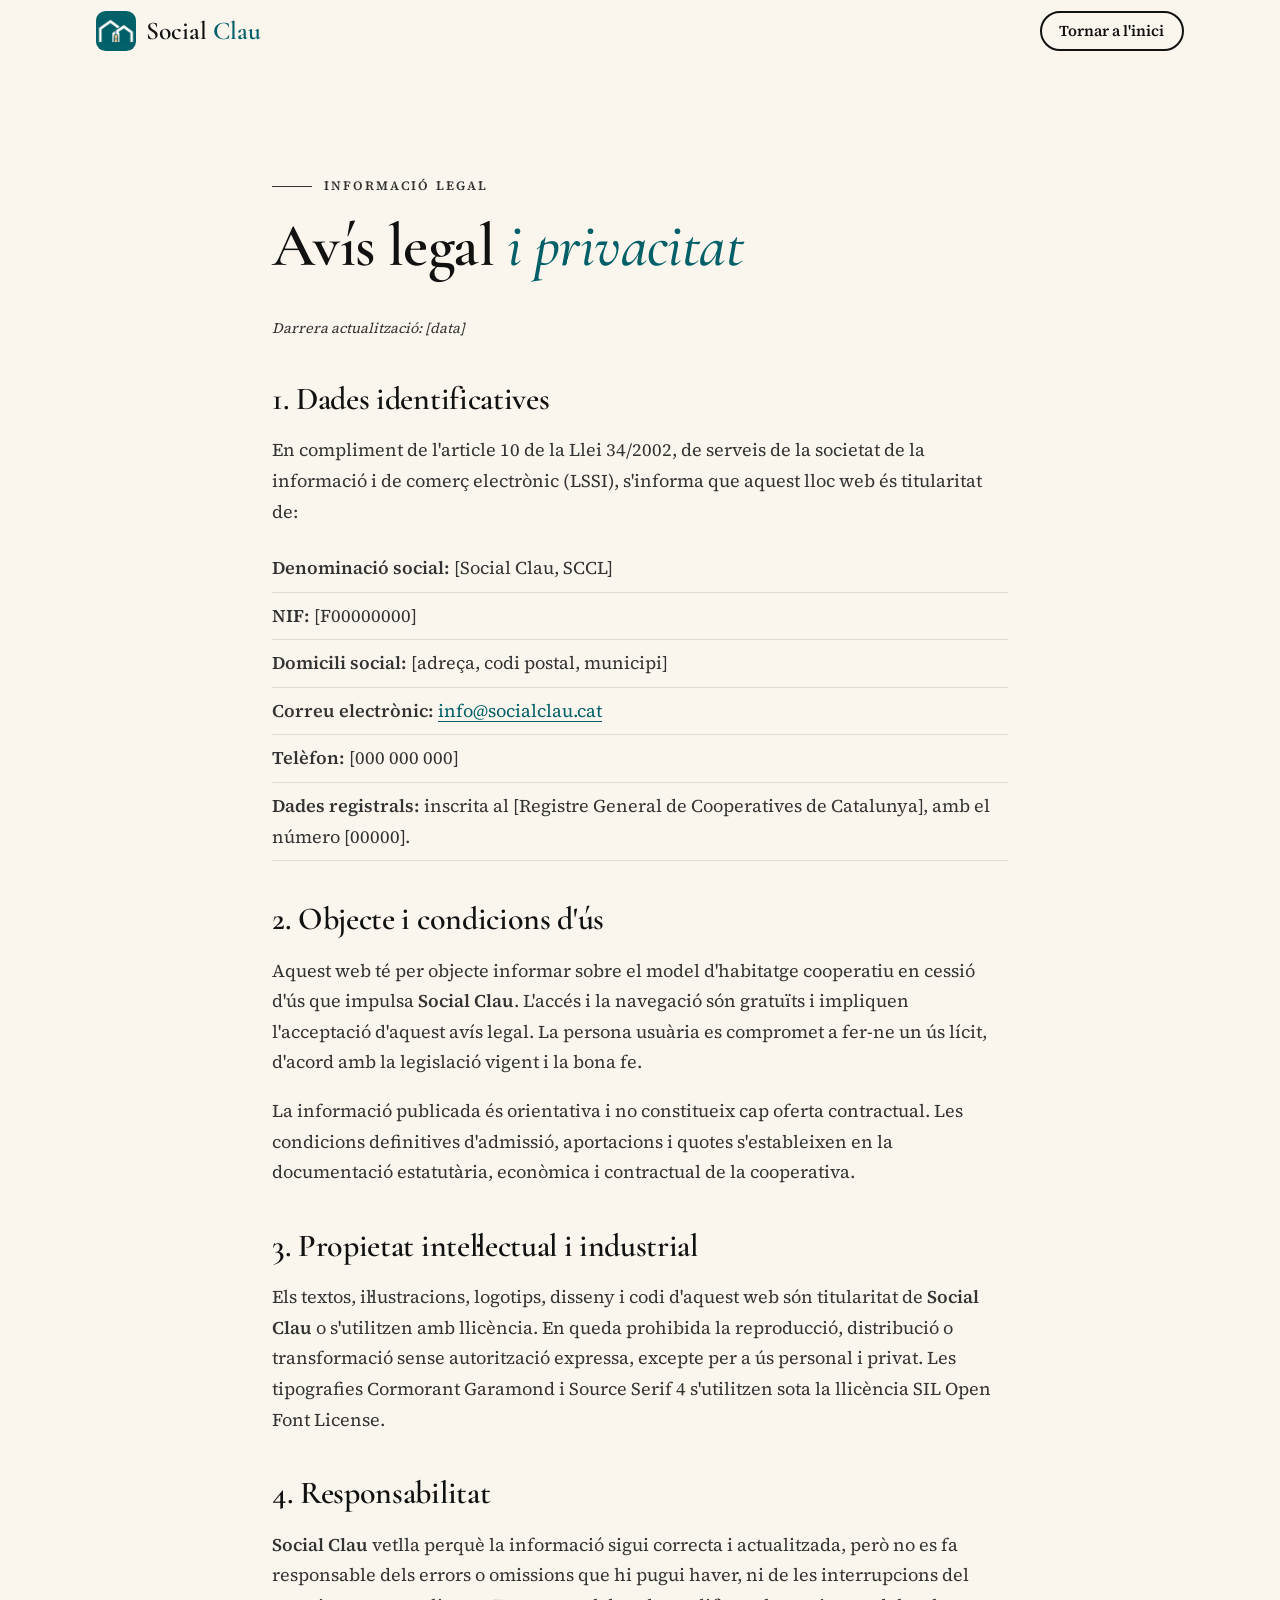
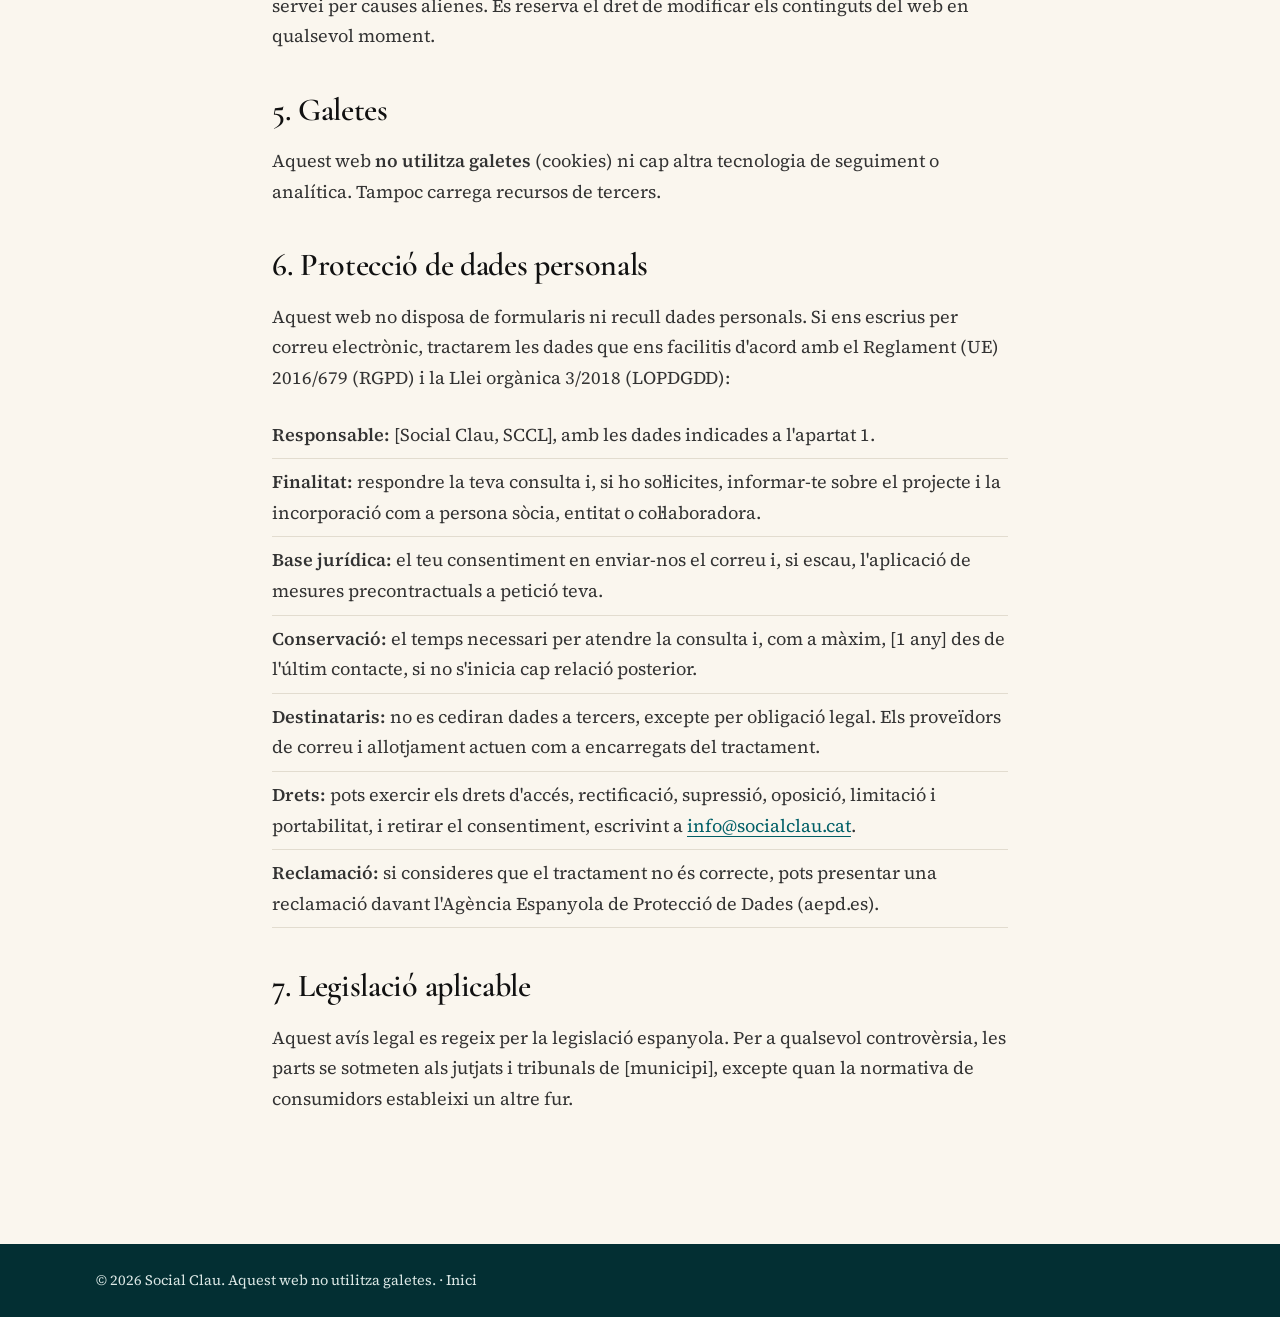
==== aviso.html @ e102f864 "Afegim tot el tema legal (Avís legal i privacitat)" ====
<!doctype html>
<html lang="ca">
<head>
  <meta charset="utf-8">
  <meta name="viewport" content="width=device-width, initial-scale=1">
  <meta http-equiv="Content-Security-Policy" content="default-src 'self'; script-src 'self'; style-src 'self'; img-src 'self' data:; font-src 'self'; connect-src 'none'; form-action 'none'; object-src 'none'; base-uri 'self'">
  <meta name="referrer" content="strict-origin-when-cross-origin">

  <title>Avís legal i privacitat | Social Clau</title>
  <meta name="description" content="Avís legal, condicions d'ús i informació de protecció de dades del web de Social Clau, cooperativa d'habitatge en cessió d'ús.">
  <meta name="robots" content="noindex, follow">
  <meta name="theme-color" content="#015f67">

  <link rel="icon" href="images/favicon-32.png" sizes="32x32" type="image/png">
  <link rel="apple-touch-icon" href="images/apple-touch-icon.png">
  <link rel="stylesheet" href="css/estils.css">
  <script src="js/main.js"></script>
</head>
<body>
  <a class="salta" href="#contingut">Salta al contingut</a>

  <header class="capcalera" id="capcalera">
    <div class="capcalera__inner">
      <a class="marca" href="index.html" aria-label="Social Clau, tornar a l'inici">
        <img src="images/apple-touch-icon.png" alt="Social Clau, símbol de les cases i la clau" width="40" height="40">
        <span>Social <em>Clau</em></span>
      </a>
      <a class="boto boto--petit boto--linia" href="index.html">Tornar a l'inici</a>
    </div>
  </header>

  <main id="contingut" class="seccio legal">
    <div class="contenidor contenidor--estret">
      <p class="avantitol">Informació legal</p>
      <h1>Avís legal <em>i privacitat</em></h1>
      <p class="nota">Darrera actualització: [data]</p>

      <h2 id="titular">1. Dades identificatives</h2>
      <p>En compliment de l'article 10 de la Llei 34/2002, de serveis de la societat de la informació i de comerç electrònic (LSSI), s'informa que aquest lloc web és titularitat de:</p>
      <ul class="legal__dades">
        <li><strong>Denominació social:</strong> [Social Clau, SCCL]</li>
        <li><strong>NIF:</strong> [F00000000]</li>
        <li><strong>Domicili social:</strong> [adreça, codi postal, municipi]</li>
        <li><strong>Correu electrònic:</strong> <a class="js-correu js-correu-text" href="#titular">l'adreça de contacte</a><noscript>info (arrova) socialclau (punt) cat</noscript></li>
        <li><strong>Telèfon:</strong> [000 000 000]</li>
        <li><strong>Dades registrals:</strong> inscrita al [Registre General de Cooperatives de Catalunya], amb el número [00000].</li>
      </ul>

      <h2>2. Objecte i condicions d'ús</h2>
      <p>Aquest web té per objecte informar sobre el model d'habitatge cooperatiu en cessió d'ús que impulsa <strong>Social Clau</strong>. L'accés i la navegació són gratuïts i impliquen l'acceptació d'aquest avís legal. La persona usuària es compromet a fer-ne un ús lícit, d'acord amb la legislació vigent i la bona fe.</p>
      <p>La informació publicada és orientativa i no constitueix cap oferta contractual. Les condicions definitives d'admissió, aportacions i quotes s'estableixen en la documentació estatutària, econòmica i contractual de la cooperativa.</p>

      <h2>3. Propietat intel·lectual i industrial</h2>
      <p>Els textos, il·lustracions, logotips, disseny i codi d'aquest web són titularitat de <strong>Social Clau</strong> o s'utilitzen amb llicència. En queda prohibida la reproducció, distribució o transformació sense autorització expressa, excepte per a ús personal i privat. Les tipografies Cormorant Garamond i Source Serif 4 s'utilitzen sota la llicència SIL Open Font License.</p>

      <h2>4. Responsabilitat</h2>
      <p><strong>Social Clau</strong> vetlla perquè la informació sigui correcta i actualitzada, però no es fa responsable dels errors o omissions que hi pugui haver, ni de les interrupcions del servei per causes alienes. Es reserva el dret de modificar els continguts del web en qualsevol moment.</p>

      <h2>5. Galetes</h2>
      <p>Aquest web <strong>no utilitza galetes</strong> (cookies) ni cap altra tecnologia de seguiment o analítica. Tampoc carrega recursos de tercers.</p>

      <h2 id="privacitat">6. Protecció de dades personals</h2>
      <p>Aquest web no disposa de formularis ni recull dades personals. Si ens escrius per correu electrònic, tractarem les dades que ens facilitis d'acord amb el Reglament (UE) 2016/679 (RGPD) i la Llei orgànica 3/2018 (LOPDGDD):</p>
      <ul class="legal__dades">
        <li><strong>Responsable:</strong> [Social Clau, SCCL], amb les dades indicades a l'apartat 1.</li>
        <li><strong>Finalitat:</strong> respondre la teva consulta i, si ho sol·licites, informar-te sobre el projecte i la incorporació com a persona sòcia, entitat o col·laboradora.</li>
        <li><strong>Base jurídica:</strong> el teu consentiment en enviar-nos el correu i, si escau, l'aplicació de mesures precontractuals a petició teva.</li>
        <li><strong>Conservació:</strong> el temps necessari per atendre la consulta i, com a màxim, [1 any] des de l'últim contacte, si no s'inicia cap relació posterior.</li>
        <li><strong>Destinataris:</strong> no es cediran dades a tercers, excepte per obligació legal. Els proveïdors de correu i allotjament actuen com a encarregats del tractament.</li>
        <li><strong>Drets:</strong> pots exercir els drets d'accés, rectificació, supressió, oposició, limitació i portabilitat, i retirar el consentiment, escrivint a <a class="js-correu js-correu-text" href="#privacitat" data-assumpte="Exercici de drets RGPD - Social Clau">l'adreça de contacte</a>.</li>
        <li><strong>Reclamació:</strong> si consideres que el tractament no és correcte, pots presentar una reclamació davant l'Agència Espanyola de Protecció de Dades (aepd.es).</li>
      </ul>

      <h2>7. Legislació aplicable</h2>
      <p>Aquest avís legal es regeix per la legislació espanyola. Per a qualsevol controvèrsia, les parts se sotmeten als jutjats i tribunals de [municipi], excepte quan la normativa de consumidors estableixi un altre fur.</p>
    </div>
  </main>

  <footer class="peu peu--simple">
    <div class="contenidor peu__legal">
      <p>© <span class="js-any">2026</span> Social Clau. Aquest web no utilitza galetes. · <a href="index.html">Inici</a></p>
    </div>
  </footer>
</body>
</html>
---- css/estils.css ----
/* ==========================================================================
   Social Clau · Estils (mobile-first)
   ========================================================================== */

/* Tipografies locals (llicència OFL, vegeu css/fonts/OFL-*.txt) */
@font-face { font-family: "Cormorant Garamond"; src: url("fonts/cormorant-garamond-500.woff2") format("woff2"); font-weight: 500; font-style: normal; font-display: swap; }
@font-face { font-family: "Cormorant Garamond"; src: url("fonts/cormorant-garamond-500-italic.woff2") format("woff2"); font-weight: 500; font-style: italic; font-display: swap; }
@font-face { font-family: "Cormorant Garamond"; src: url("fonts/cormorant-garamond-600.woff2") format("woff2"); font-weight: 600; font-style: normal; font-display: swap; }
@font-face { font-family: "Source Serif 4"; src: url("fonts/source-serif-4-400.woff2") format("woff2"); font-weight: 400; font-style: normal; font-display: swap; }
@font-face { font-family: "Source Serif 4"; src: url("fonts/source-serif-4-600.woff2") format("woff2"); font-weight: 600 700; font-style: normal; font-display: swap; }

:root {
  /* Colors del logotip */
  --teal: #015f67;
  --teal-fosc: #06454b;
  --teal-clar: #e6efed;
  --sorra: #e3bd7f;
  --sorra-clar: #f4e7cf;
  --crema: #faf6ee;
  --blanc: #fff;
  /* Text: negre per a màxima llegibilitat */
  --tinta: #111;
  --tinta-suau: #333;
  --linia: #e2dccf;

  --font-titols: "Cormorant Garamond", Garamond, "Times New Roman", serif;
  --font-text: "Source Serif 4", Georgia, "Times New Roman", serif;

  --ample: 72rem;
  --marge: 1rem;
  --radi: 1.25rem;
  --ombra: 0 1rem 2.5rem rgba(6, 69, 75, .09);
  --transicio: .6s cubic-bezier(.2, .7, .2, 1);
}

/* Base ------------------------------------------------------------------ */
*, *::before, *::after { box-sizing: border-box; }
html { scroll-behavior: smooth; scroll-padding-top: 5rem; -webkit-text-size-adjust: 100%; }
body {
  margin: 0;
  font-family: var(--font-text);
  font-size: 1.0625rem;
  line-height: 1.7;
  color: var(--tinta);
  background: var(--crema);
  text-rendering: optimizeLegibility;
}
img, svg { display: block; max-width: 100%; height: auto; }
h1, h2, h3, h4 { margin: 0 0 .6em; line-height: 1.1; color: var(--tinta); }
h1, h2 { font-family: var(--font-titols); font-weight: 600; letter-spacing: -.01em; }
h1 em, h2 em { font-weight: 500; font-style: italic; color: var(--teal); }
h3, h4 { font-weight: 600; font-size: 1.2rem; line-height: 1.3; }
p { margin: 0 0 1em; }
strong { font-weight: 600; }
a { color: var(--teal); text-underline-offset: .2em; }
ul, ol { margin: 0; padding: 0; list-style: none; }
figure { margin: 0; }
:focus-visible { outline: 3px solid var(--sorra); outline-offset: 3px; border-radius: 4px; }

.visualment-amagat {
  position: absolute; width: 1px; height: 1px; overflow: hidden;
  clip: rect(0 0 0 0); white-space: nowrap;
}
.salta {
  position: absolute; left: 1rem; top: -4rem; z-index: 100;
  padding: .6rem 1rem; background: var(--tinta); color: var(--blanc); border-radius: .5rem;
}
.salta:focus { top: 1rem; }

.contenidor { width: 100%; max-width: var(--ample); margin-inline: auto; padding-inline: var(--marge); }
.contenidor--estret { max-width: 50rem; }

/* Botons ---------------------------------------------------------------- */
.boto {
  display: inline-flex; align-items: center; gap: .55rem;
  padding: .85rem 1.5rem;
  font: 600 1rem/1.2 var(--font-text);
  color: var(--blanc); background: var(--teal);
  border: 2px solid var(--teal); border-radius: 999px;
  text-decoration: none; cursor: pointer;
  transition: background-color .25s, color .25s, transform .25s, box-shadow .25s;
}
.boto svg { width: 1.15rem; height: 1.15rem; transition: transform .25s; }
.boto:hover { background: var(--teal-fosc); border-color: var(--teal-fosc); transform: translateY(-2px); box-shadow: 0 .6rem 1.4rem rgba(1, 95, 103, .25); }
.boto:hover svg { transform: translateX(3px); }
.boto--linia { color: var(--tinta); background: transparent; border-color: var(--tinta); }
.boto--linia:hover { color: var(--blanc); background: var(--tinta); border-color: var(--tinta); }
.boto--petit { padding: .55rem 1.1rem; font-size: .95rem; }

.avantitol {
  display: flex; align-items: center; gap: .75rem;
  margin-bottom: 1rem;
  font-size: .8rem; font-weight: 600; letter-spacing: .16em; text-transform: uppercase;
  color: var(--teal);
}
.avantitol::before { content: ""; width: 2.5rem; height: 1px; background: currentColor; }
.avantitol .numero { font-family: var(--font-titols); font-size: 1.1rem; letter-spacing: 0; }
.avantitol:has(.numero)::before { display: none; }

/* Capçalera ------------------------------------------------------------- */
.capcalera {
  position: sticky; top: 0; z-index: 50;
  background: rgba(250, 246, 238, .94);
  border-bottom: 1px solid transparent;
  transition: border-color .3s, box-shadow .3s;
}
@supports (backdrop-filter: blur(8px)) { .capcalera { backdrop-filter: blur(8px); } }
.capcalera.es-desplacat { border-color: var(--linia); box-shadow: 0 .25rem 1rem rgba(0, 0, 0, .04); }
.capcalera__inner {
  display: flex; align-items: center; justify-content: space-between; flex-wrap: wrap;
  max-width: var(--ample); margin-inline: auto; padding: .7rem var(--marge);
}
.marca { display: flex; align-items: center; gap: .65rem; text-decoration: none; color: var(--tinta); }
.marca img { width: 2.5rem; height: 2.5rem; border-radius: .6rem; }
.marca span { font: 600 1.6rem/1 var(--font-titols); }
.marca em { font-style: normal; color: var(--teal); }

.menu-boto {
  display: none; width: 2.75rem; height: 2.75rem; padding: 0;
  background: none; border: 1px solid var(--linia); border-radius: .6rem; cursor: pointer;
}
.menu-boto__linia, .menu-boto__linia::before, .menu-boto__linia::after {
  display: block; width: 1.25rem; height: 2px; margin-inline: auto;
  background: var(--tinta); transition: transform .3s, background-color .3s;
}
.menu-boto__linia { position: relative; }
.menu-boto__linia::before, .menu-boto__linia::after { content: ""; position: absolute; left: 0; }
.menu-boto__linia::before { top: -6px; }
.menu-boto__linia::after { top: 6px; }
.menu-boto[aria-expanded="true"] .menu-boto__linia { background: transparent; }
.menu-boto[aria-expanded="true"] .menu-boto__linia::before { transform: translateY(6px) rotate(45deg); }
.menu-boto[aria-expanded="true"] .menu-boto__linia::after { transform: translateY(-6px) rotate(-45deg); }

.menu { width: 100%; }
.menu ul { display: flex; flex-direction: column; gap: .25rem; padding: 1rem 0 .5rem; }
.menu a:not(.boto) {
  display: block; padding: .6rem 0;
  color: var(--tinta); text-decoration: none; font-size: 1.05rem;
  border-bottom: 1px solid var(--linia);
}
.menu .boto { margin-top: .75rem; align-self: flex-start; }

/* Amb JS, el menú mòbil es plega */
.js .menu-boto { display: block; }
.js .menu { display: none; }
.js .menu.es-obert { display: block; animation: apareix .3s ease-out; }

/* Hero ------------------------------------------------------------------ */
.hero { padding: 2.5rem 0 3rem; overflow: hidden; }
.hero__inner { display: grid; gap: 2.5rem; align-items: center; }
.hero h1 { font-size: clamp(2.6rem, 9vw, 5.2rem); line-height: 1.02; }
.hero h1 em { display: block; }
.hero__entrada { font-size: 1.15rem; color: var(--tinta-suau); max-width: 36rem; }
.accions { display: flex; flex-wrap: wrap; gap: .75rem; margin-top: 1.75rem; }
.hero__imatge img { width: 100%; animation: flota 7s ease-in-out infinite; }
.hero__text > * { animation: puja .9s var(--transicio) both; }
.hero__text > :nth-child(2) { animation-delay: .1s; }
.hero__text > :nth-child(3) { animation-delay: .2s; }
.hero__text > :nth-child(4) { animation-delay: .3s; }

.xifres {
  display: grid; grid-template-columns: repeat(2, 1fr); gap: 1.5rem 1rem;
  margin-top: 3rem; padding-top: 2rem; border-top: 1px solid var(--linia);
}
.xifres li { display: flex; flex-direction: column; }
.xifres strong { font: 600 3rem/1 var(--font-titols); color: var(--teal); }
.xifres span { font-size: .95rem; color: var(--tinta-suau); }

/* Seccions -------------------------------------------------------------- */
.seccio { padding: 4.5rem 0; }
.seccio h2 { font-size: clamp(2.2rem, 7vw, 3.6rem); }
.seccio--suau { background: var(--teal-clar); }
.seccio--fosca { background: var(--teal-fosc); color: var(--blanc); }
.seccio--fosca h2, .seccio--fosca h3, .seccio--fosca .avantitol { color: var(--blanc); }
.seccio--fosca h2 em { color: var(--sorra); }
.seccio--fosca .capcalera-seccio p:not(.avantitol) { color: #e4eeec; }

.capcalera-seccio { max-width: 42rem; margin-bottom: 2.5rem; }
.capcalera-seccio p:not(.avantitol) { font-size: 1.1rem; color: var(--tinta-suau); }

.dividit { display: grid; gap: 2.5rem; align-items: center; }
.dividit + .dividit, .dividit + .contenidor { margin-top: 4rem; }
.dividit__imatge img { width: 100%; border-radius: var(--radi); box-shadow: var(--ombra); }
.dividit__text p { color: var(--tinta-suau); }
.subtitol { font: 600 clamp(1.8rem, 5vw, 2.4rem)/1.15 var(--font-titols); margin-bottom: 1.5rem; }

/* Targetes -------------------------------------------------------------- */
.targetes { display: grid; gap: 1.25rem; }
.targeta {
  position: relative; padding: 2rem 1.75rem;
  background: var(--blanc); border: 1px solid var(--linia); border-radius: var(--radi);
  transition: transform .35s, box-shadow .35s, border-color .35s;
}
.targeta:hover { transform: translateY(-4px); box-shadow: var(--ombra); border-color: var(--sorra); }
.targeta p { margin: 0; color: var(--tinta-suau); }
.targeta h3, .targeta h4 { margin-bottom: .5rem; }
.targeta__icona {
  width: 3rem; height: 3rem; padding: .65rem; margin-bottom: 1.25rem;
  color: var(--teal); background: var(--sorra-clar); border-radius: 50%;
}
.targeta--rol { border-top: 4px solid var(--teal); }
.targeta__verb {
  font: italic 500 1.35rem/1 var(--font-titols); color: var(--teal) !important;
  margin-bottom: .4rem !important;
}
.targeta--contacte { display: flex; flex-direction: column; color: var(--tinta); }
.targeta--contacte p { margin-bottom: 1.5rem; }
.targeta--contacte .boto { margin-top: auto; align-self: flex-start; }
.seccio--fosca .targeta { border-color: transparent; }
.seccio--fosca .targeta h3 { color: var(--tinta); }

.lema {
  margin: 3rem 0 0; text-align: center;
  font: italic 500 clamp(1.5rem, 5vw, 2.2rem)/1.3 var(--font-titols); color: var(--teal);
}
.lema span { color: var(--sorra); font-style: normal; padding-inline: .25em; }

/* Passos del procés ----------------------------------------------------- */
.passos { display: grid; gap: 1rem; }
.pas {
  position: relative; padding: 1.75rem 1.5rem;
  border: 1px solid rgba(255, 255, 255, .18); border-radius: var(--radi);
  transition: background-color .35s, border-color .35s;
}
.pas:hover { background: rgba(255, 255, 255, .05); border-color: var(--sorra); }
.pas__num { position: absolute; top: 1.25rem; right: 1.5rem; font: 600 2.4rem/1 var(--font-titols); color: var(--sorra); }
.pas__icona { width: 2.25rem; height: 2.25rem; color: var(--sorra); margin-bottom: 1rem; }
.pas h3 { font-size: 1.25rem; margin-bottom: .35rem; }
.pas p { margin: 0; color: #e4eeec; }
.pas strong { color: var(--blanc); }

/* Impacte --------------------------------------------------------------- */
.llista-impacte { margin-top: 1.5rem; }
.llista-impacte li {
  position: relative; padding: .9rem 0 .9rem 2.25rem;
  border-bottom: 1px solid rgba(1, 95, 103, .18); color: var(--tinta);
}
.llista-impacte li::before {
  content: ""; position: absolute; left: 0; top: 1.3rem;
  width: 1.1rem; height: 1.1rem; border-radius: 50%;
  background: var(--sorra); box-shadow: inset 0 0 0 4px var(--teal-clar);
  outline: 1px solid var(--teal);
}
.cita { margin: 0; padding-left: 1.5rem; border-left: 3px solid var(--sorra); }
.cita p { font: italic 500 clamp(1.7rem, 5vw, 2.5rem)/1.25 var(--font-titols); color: var(--tinta); }
.cita em { color: var(--teal); }
.cita footer { font-size: .95rem; color: var(--tinta-suau); }

/* Preguntes ------------------------------------------------------------- */
.faq details { border-bottom: 1px solid var(--linia); }
.faq details:first-child { border-top: 1px solid var(--linia); }
.faq summary {
  position: relative; display: block; padding: 1.25rem 2.5rem 1.25rem 0;
  font-weight: 600; font-size: 1.1rem; cursor: pointer; list-style: none;
  transition: color .25s;
}
.faq summary::-webkit-details-marker { display: none; }
.faq summary::after {
  content: "+"; position: absolute; right: .25rem; top: 50%; transform: translateY(-50%);
  font: 500 1.8rem/1 var(--font-titols); color: var(--teal); transition: transform .3s;
}
.faq details[open] summary::after { transform: translateY(-50%) rotate(45deg); }
.faq summary:hover { color: var(--teal); }
.faq details p { padding-bottom: 1.25rem; color: var(--tinta-suau); }
.faq details[open] p { animation: apareix .4s ease-out; }
.nota { margin-top: 1.5rem; font-size: .9rem; font-style: italic; color: var(--tinta-suau); }

/* Contacte -------------------------------------------------------------- */
.correu-directe { margin: 2.5rem 0 0; text-align: center; color: #e4eeec; }
.correu-directe a { color: var(--sorra); font-weight: 600; }
.privacitat { max-width: 36rem; margin: .75rem auto 0; text-align: center; font-size: .9rem; color: #e4eeec; }
.privacitat a { color: var(--sorra); }

/* Avís legal ------------------------------------------------------------ */
.legal h1 { font-size: clamp(2.4rem, 8vw, 3.8rem); }
.legal h2 { margin-top: 2.5rem; font-size: clamp(1.6rem, 5vw, 2rem); }
.legal p, .legal li { color: var(--tinta-suau); }
.legal__dades { margin-bottom: 1em; }
.legal__dades li { padding: .5rem 0; border-bottom: 1px solid var(--linia); }

/* Peu ------------------------------------------------------------------- */
.peu { padding: 3.5rem 0 1.5rem; background: #032f33; color: #dce8e6; }
.peu__inner { display: grid; gap: 2rem; }
.peu__marca img { width: 12rem; border-radius: .75rem; margin-bottom: 1rem; }
.peu__marca p { max-width: 26rem; }
.peu nav ul { display: grid; grid-template-columns: repeat(2, auto); gap: .5rem 2rem; justify-content: start; }
.peu a { color: #dce8e6; text-decoration: none; }
.peu a:hover { color: var(--sorra); text-decoration: underline; }
.peu__legal { margin-top: 2.5rem; padding-top: 1.5rem; border-top: 1px solid rgba(255, 255, 255, .12); font-size: .9rem; }
.peu__legal p { margin: 0; }
.peu--simple { padding-top: 1.5rem; }
.peu--simple .peu__legal { margin-top: 0; padding-top: 0; border: 0; }

/* Animacions ------------------------------------------------------------ */
@keyframes puja { from { opacity: 0; transform: translateY(1.5rem); } to { opacity: 1; transform: none; } }
@keyframes apareix { from { opacity: 0; transform: translateY(-.4rem); } to { opacity: 1; transform: none; } }
@keyframes flota { 0%, 100% { transform: translateY(0); } 50% { transform: translateY(-10px); } }

/* Revelat en fer scroll (només si hi ha JS) */
.js .revela { opacity: 0; transform: translateY(2rem); transition: opacity var(--transicio), transform var(--transicio); }
.js .revela.es-visible { opacity: 1; transform: none; }
.js .targetes .revela:nth-child(2), .js .passos .revela:nth-child(2) { transition-delay: .1s; }
.js .targetes .revela:nth-child(3), .js .passos .revela:nth-child(3) { transition-delay: .2s; }
.js .passos .revela:nth-child(4) { transition-delay: .3s; }
.js .passos .revela:nth-child(5) { transition-delay: .4s; }

@media (prefers-reduced-motion: reduce) {
  html { scroll-behavior: auto; }
  *, *::before, *::after { animation: none !important; transition: none !important; }
  .js .revela { opacity: 1; transform: none; }
}

/* Tauleta --------------------------------------------------------------- */
@media (min-width: 40em) {
  :root { --marge: 2rem; }
  .xifres { grid-template-columns: repeat(4, 1fr); }
  .targetes--3 { grid-template-columns: repeat(2, 1fr); }
  .passos { grid-template-columns: repeat(2, 1fr); }
  .peu__inner { grid-template-columns: 1.5fr 1fr; }
}

/* Escriptori ------------------------------------------------------------ */
@media (min-width: 62em) {
  body { font-size: 1.125rem; }
  .js .menu-boto { display: none; }
  .js .menu, .menu { display: block; width: auto; }
  .menu ul { flex-direction: row; align-items: center; gap: 2rem; padding: 0; }
  .menu a:not(.boto) { position: relative; padding: .3rem 0; border: 0; font-size: 1rem; }
  .menu a:not(.boto)::after {
    content: ""; position: absolute; left: 0; bottom: 0; width: 100%; height: 1px;
    background: var(--teal); transform: scaleX(0); transform-origin: right; transition: transform .35s;
  }
  .menu a:not(.boto):hover::after { transform: scaleX(1); transform-origin: left; }
  .menu .boto { margin: 0; }

  .hero { padding: 4rem 0 4rem; }
  .hero__inner { grid-template-columns: 1.1fr .9fr; gap: 4rem; }
  .seccio { padding: 7rem 0; }
  .dividit { grid-template-columns: 1fr 1fr; gap: 5rem; }
  .dividit--invers .dividit__imatge { order: 2; }
  .targetes--3 { grid-template-columns: repeat(3, 1fr); }
  .passos { grid-template-columns: repeat(5, 1fr); }
}
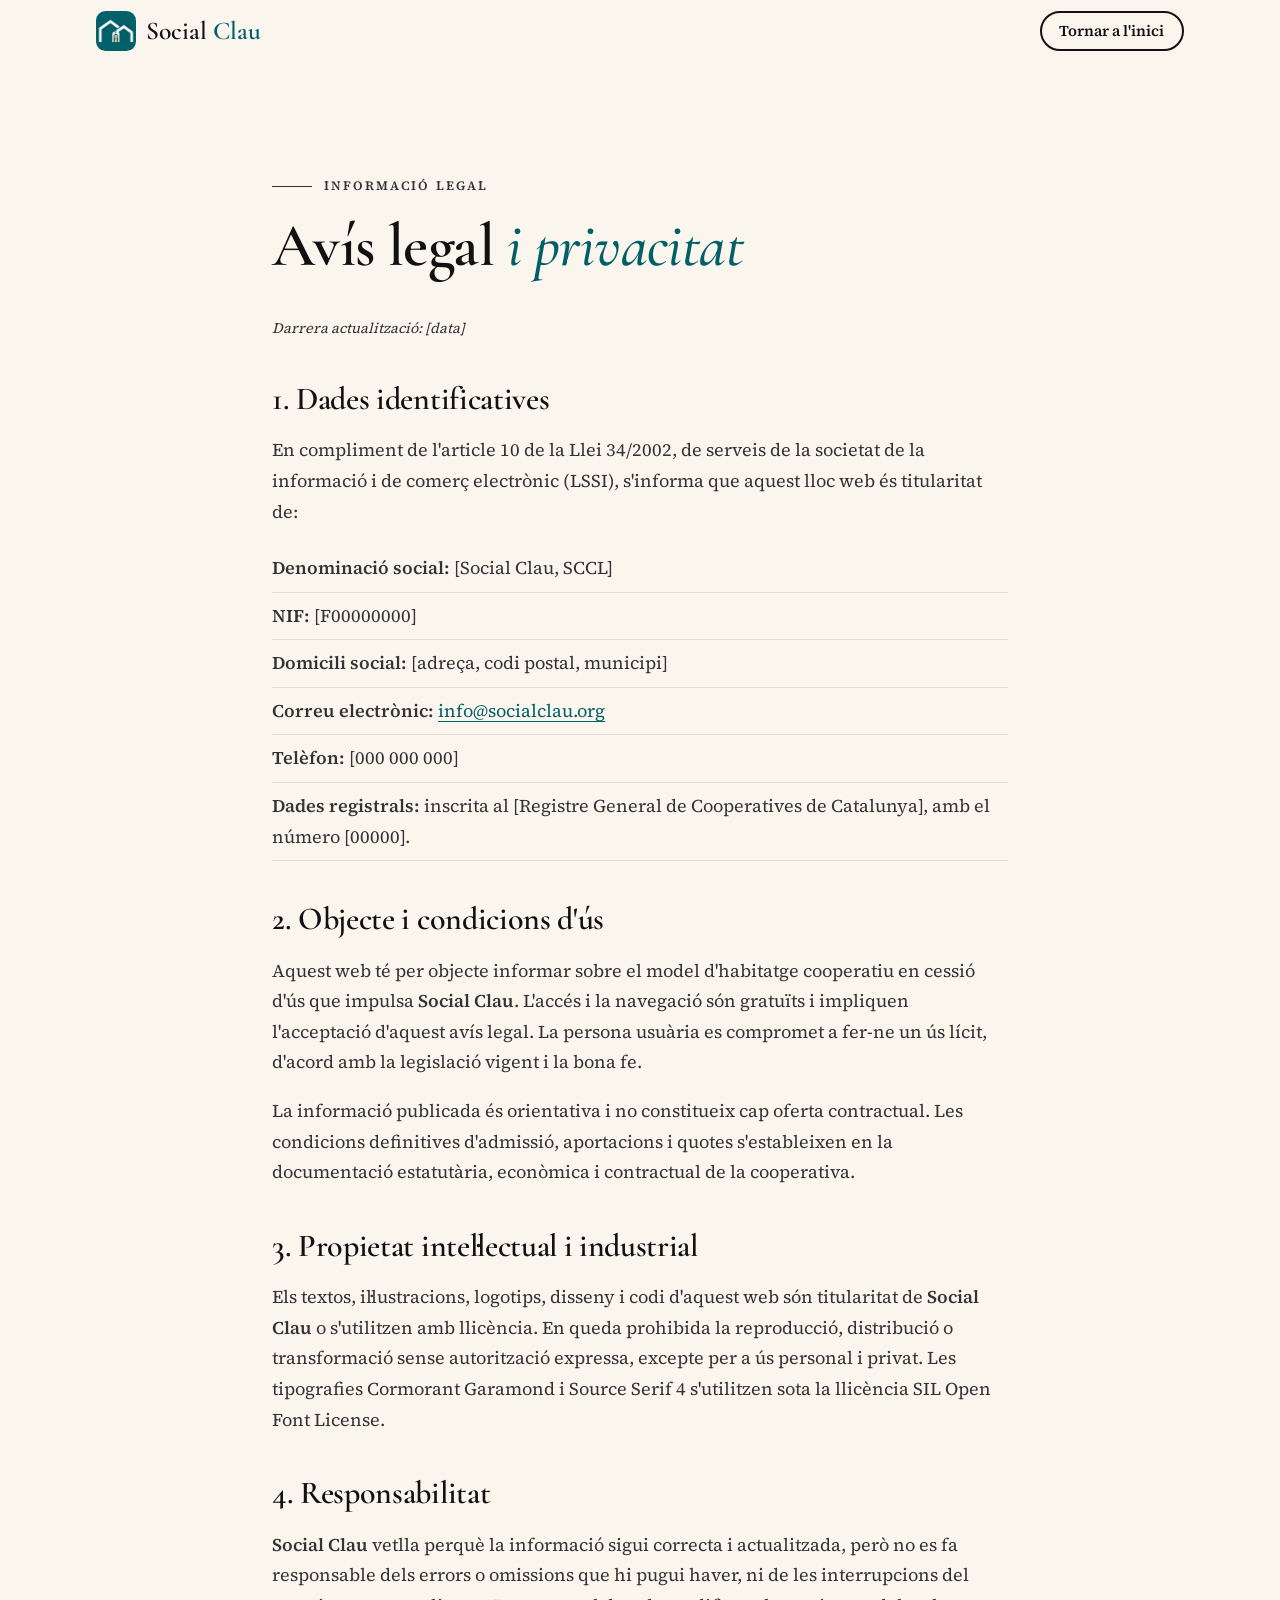
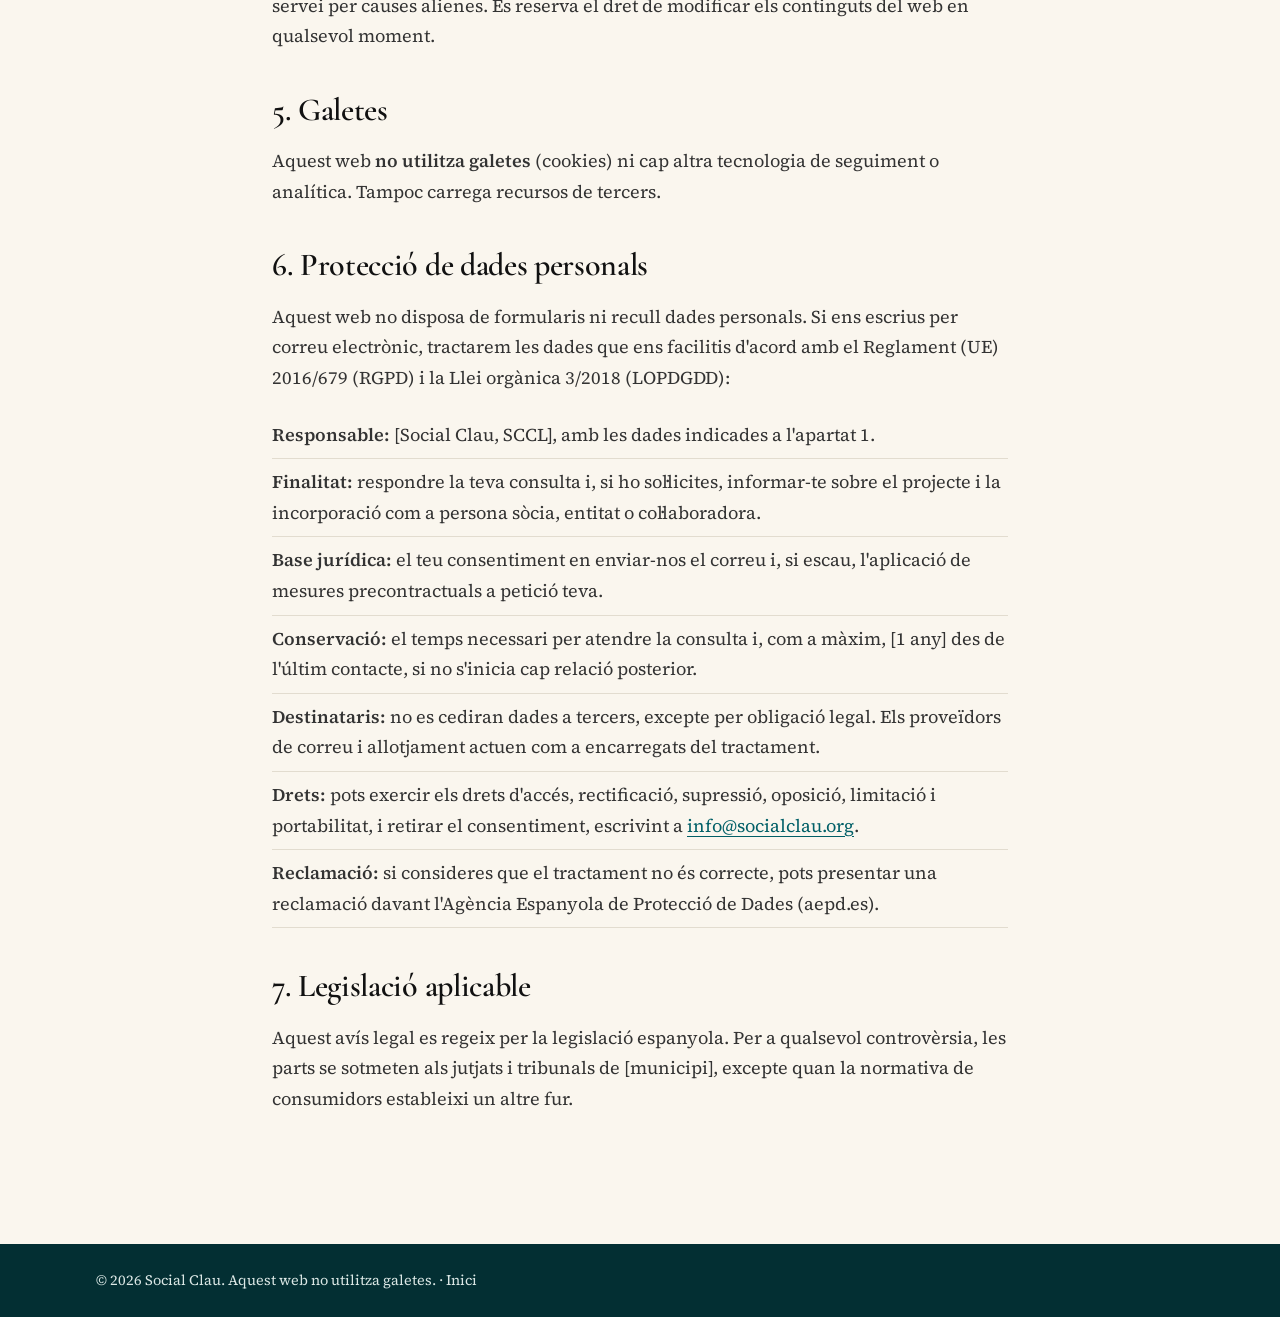
==== commit a58fae94: "Canviem l'email a info@ socialclau.org" ====
--- a/aviso.html
+++ b/aviso.html
@@ -41,7 +41,7 @@
         <li><strong>Denominació social:</strong> [Social Clau, SCCL]</li>
         <li><strong>NIF:</strong> [F00000000]</li>
         <li><strong>Domicili social:</strong> [adreça, codi postal, municipi]</li>
-        <li><strong>Correu electrònic:</strong> <a class="js-correu js-correu-text" href="#titular">l'adreça de contacte</a><noscript>info (arrova) socialclau (punt) cat</noscript></li>
+        <li><strong>Correu electrònic:</strong> <a class="js-correu js-correu-text" href="#titular">l'adreça de contacte</a><noscript>info (arrova) socialclau (punt) org</noscript></li>
         <li><strong>Telèfon:</strong> [000 000 000]</li>
         <li><strong>Dades registrals:</strong> inscrita al [Registre General de Cooperatives de Catalunya], amb el número [00000].</li>
       </ul>
